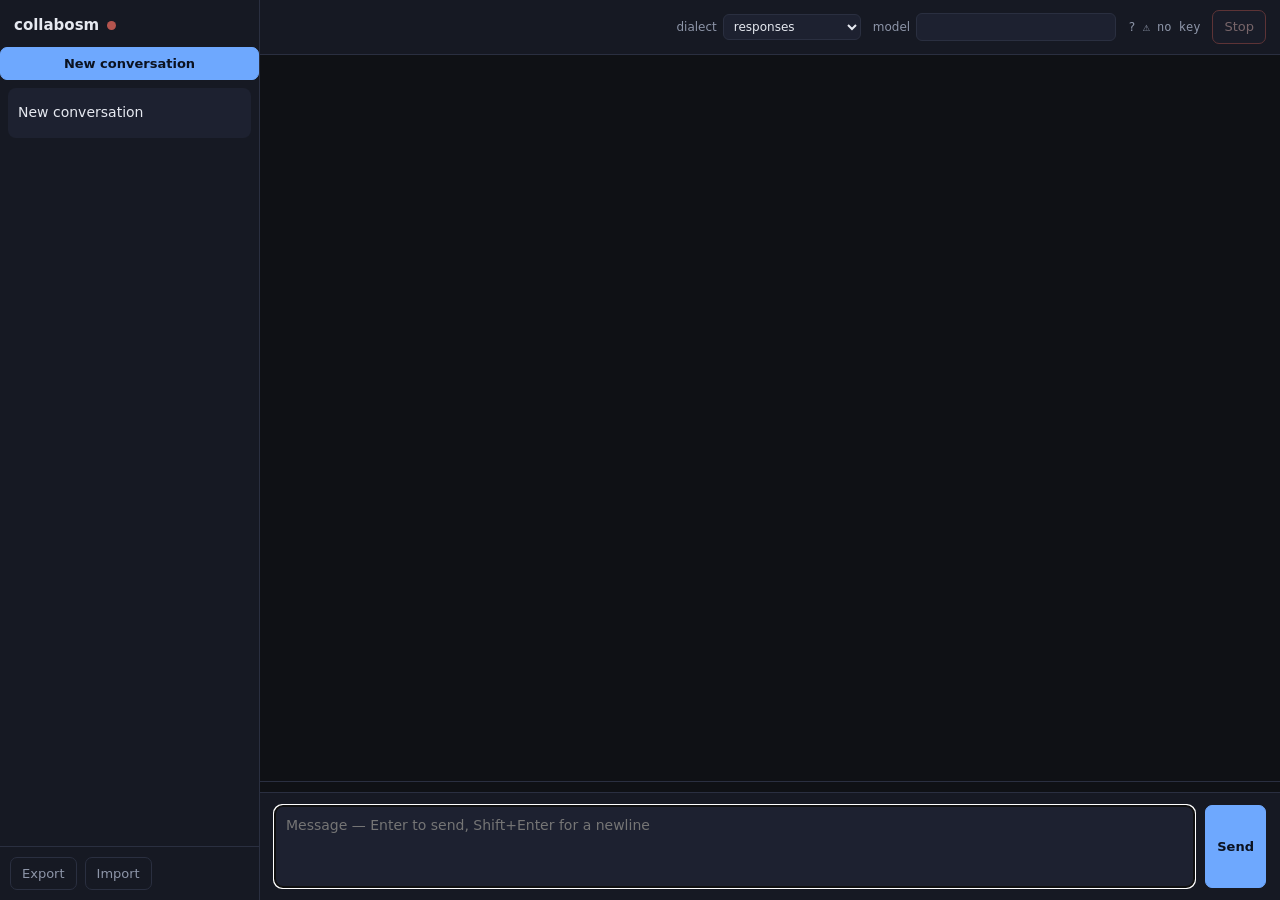
==== ui/index.html @ de85eef4 "Add the local client and the zero-build page it serves collabosm.py is stdlib-only and deliberately " ====
<!doctype html>
<html lang="en">
<head>
<meta charset="utf-8" />
<meta name="viewport" content="width=device-width, initial-scale=1" />
<title>collabosm</title>
<link rel="stylesheet" href="styles.css" />
</head>
<body>
<div id="app">
  <aside>
    <div class="brand">
      <strong>collabosm</strong>
      <span id="status" class="dot" title="checking"></span>
    </div>
    <button id="new" class="primary">New conversation</button>
    <ul id="list"></ul>
    <div class="foot">
      <button id="export" class="ghost">Export</button>
      <button id="import" class="ghost">Import</button>
      <input id="file" type="file" accept="application/json" hidden />
    </div>
  </aside>

  <main>
    <header>
      <div class="spacer"></div>
      <label>dialect
        <select id="dialect">
          <option value="responses">responses</option>
          <option value="chat">chat completions</option>
        </select>
      </label>
      <label>model
        <input id="model" spellcheck="false" />
      </label>
      <span id="endpoint" class="endpoint"></span>
      <button id="stop" class="danger" disabled>Stop</button>
    </header>

    <section id="messages"></section>
    <div id="metrics" class="metrics" title="measured by the local client while the stream passes; the API has no such field"></div>

    <footer>
      <textarea id="prompt" rows="3" placeholder="Message — Enter to send, Shift+Enter for a newline"></textarea>
      <button id="send" class="primary">Send</button>
    </footer>
  </main>
</div>
<script src="app.js"></script>
</body>
</html>
---- ui/styles.css ----
:root {
  --bg: #0f1115; --panel: #161923; --panel2: #1d2130; --line: #2a2f40;
  --fg: #e6e9f0; --dim: #8d95a8; --accent: #6ea8fe; --user: #24304a;
  --think: #1a1f2e; --danger: #b4544e; --ok: #4ea36e; --warn: #c9a227;
}
* { box-sizing: border-box; }
html, body { margin: 0; height: 100%; }
body {
  background: var(--bg); color: var(--fg);
  font: 14px/1.5 ui-sans-serif, "Segoe UI", system-ui, sans-serif;
}
#app { display: grid; grid-template-columns: 260px 1fr; height: 100vh; }

aside { background: var(--panel); border-right: 1px solid var(--line); display: flex; flex-direction: column; min-height: 0; }
.brand { display: flex; align-items: center; gap: 8px; padding: 14px 14px 10px; font-size: 15px; }
.dot { width: 9px; height: 9px; border-radius: 50%; background: var(--dim); display: inline-block; }
.dot.ok { background: var(--ok); } .dot.bad { background: var(--danger); }
#list { list-style: none; margin: 8px 0 0; padding: 0 8px; overflow: auto; flex: 1; min-height: 0; }
#list li { padding: 8px 10px; border-radius: 8px; cursor: pointer; color: var(--dim); display: flex; gap: 8px; align-items: center; }
#list li:hover { background: var(--panel2); }
#list li.active { background: var(--panel2); color: var(--fg); }
#list li span { overflow: hidden; text-overflow: ellipsis; white-space: nowrap; flex: 1; }
#list li button { opacity: 0; }
#list li:hover button { opacity: 1; }
.foot { display: flex; gap: 8px; padding: 10px; border-top: 1px solid var(--line); }

main { display: flex; flex-direction: column; min-height: 0; }
header { display: flex; gap: 12px; align-items: center; padding: 10px 14px; border-bottom: 1px solid var(--line); background: var(--panel); }
header label { color: var(--dim); display: flex; gap: 6px; align-items: center; font-size: 12px; }
header select, header input { background: var(--panel2); color: var(--fg); border: 1px solid var(--line); border-radius: 6px; padding: 4px 6px; font: inherit; font-size: 12px; }
header input { width: 200px; }
.spacer { flex: 1; }
.endpoint { color: var(--dim); font-size: 12px; font-family: ui-monospace, Consolas, monospace; max-width: 340px; overflow: hidden; text-overflow: ellipsis; white-space: nowrap; }

#messages { flex: 1; overflow: auto; padding: 18px 20px; display: flex; flex-direction: column; gap: 14px; }
.msg { max-width: 860px; width: 100%; margin: 0 auto; }
.msg .who { font-size: 11px; color: var(--dim); margin-bottom: 4px; letter-spacing: .04em; text-transform: uppercase; }
.msg .body { background: var(--panel); border: 1px solid var(--line); border-radius: 10px; padding: 10px 12px; white-space: pre-wrap; overflow-wrap: anywhere; }
.msg.user .body { background: var(--user); }
.msg.error .body { border-color: var(--danger); color: #f0c2bf; }
.msg pre { background: var(--panel2); padding: 8px 10px; border-radius: 8px; overflow: auto; }
.msg code { background: var(--panel2); padding: 1px 4px; border-radius: 4px; font-family: ui-monospace, Consolas, monospace; font-size: 12.5px; }
details.think { margin: 6px 0 8px; background: var(--think); border: 1px solid var(--line); border-radius: 8px; padding: 6px 10px; }
details.think summary { color: var(--dim); cursor: pointer; font-size: 12px; }
details.think .body { background: none; border: 0; padding: 6px 0 0; color: var(--dim); }
.usage { color: var(--dim); font-size: 11px; margin-top: 4px; font-family: ui-monospace, Consolas, monospace; }
.cursor::after { content: "▌"; color: var(--accent); animation: blink 1s steps(1) infinite; }
@keyframes blink { 50% { opacity: 0; } }

.metrics { padding: 5px 20px; color: var(--dim); border-top: 1px solid var(--line);
  font: 11.5px ui-monospace, Consolas, monospace; white-space: nowrap; overflow: hidden;
  text-overflow: ellipsis; }
footer { display: flex; gap: 10px; padding: 12px 14px; border-top: 1px solid var(--line); background: var(--panel); }
textarea { flex: 1; resize: none; background: var(--panel2); color: var(--fg); border: 1px solid var(--line); border-radius: 8px; padding: 9px 11px; font: inherit; }
button { border: 1px solid var(--line); background: var(--panel2); color: var(--fg); border-radius: 7px; padding: 6px 11px; cursor: pointer; font: inherit; font-size: 13px; }
button:hover { border-color: var(--accent); }
button.primary { background: var(--accent); color: #0b1220; border-color: var(--accent); font-weight: 600; }
button.primary:disabled, button.danger:disabled { opacity: .45; cursor: default; }
button.danger { border-color: var(--danger); color: #f0c2bf; }
button.ghost { background: transparent; color: var(--dim); }
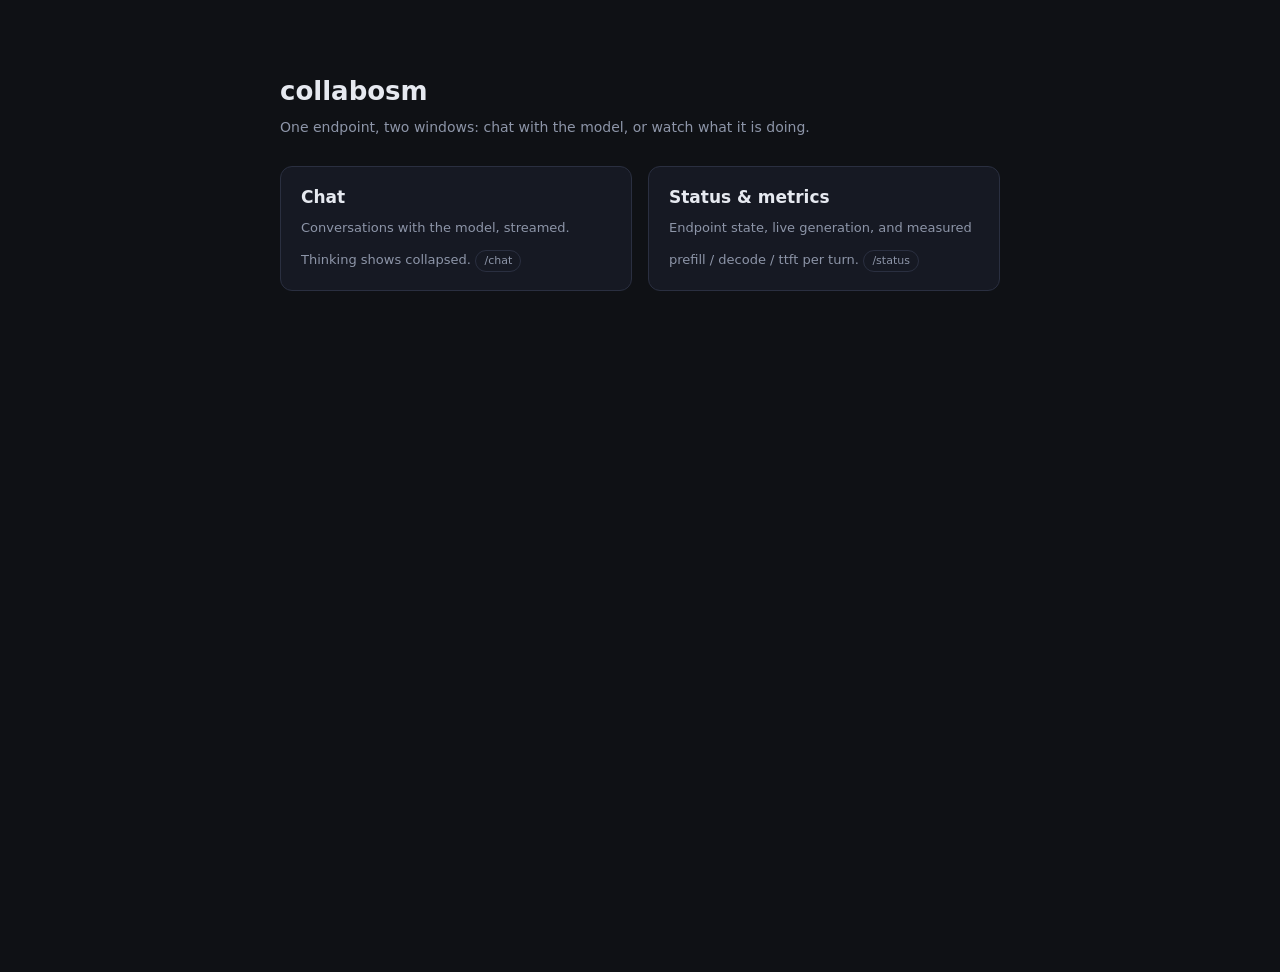
==== commit 70e28c63: "Two named windows: chat and status, opened by the launcher - /chat (title 'collabosm — chat') and /s" ====
--- a/ui/index.html
+++ b/ui/index.html
@@ -5,48 +5,36 @@
 <meta name="viewport" content="width=device-width, initial-scale=1" />
 <title>collabosm</title>
 <link rel="stylesheet" href="styles.css" />
+<style>
+  .home { max-width: 760px; margin: 8vh auto; padding: 0 20px; }
+  .home h1 { margin: 0 0 6px; font-size: 26px; }
+  .home p.sub { color: var(--dim); margin: 0 0 28px; }
+  .cards { display: grid; grid-template-columns: 1fr 1fr; gap: 16px; }
+  .card { display: block; text-decoration: none; color: var(--fg); background: var(--panel);
+          border: 1px solid var(--line); border-radius: 12px; padding: 18px 20px; }
+  .card:hover { border-color: var(--accent); }
+  .card h2 { margin: 0 0 6px; font-size: 17px; }
+  .card span { color: var(--dim); font-size: 13px; }
+  .card .tag { display: inline-block; margin-top: 12px; font-size: 11px; color: var(--dim);
+               border: 1px solid var(--line); border-radius: 999px; padding: 2px 8px; }
+</style>
 </head>
 <body>
-<div id="app">
-  <aside>
-    <div class="brand">
-      <strong>collabosm</strong>
-      <span id="status" class="dot" title="checking"></span>
-    </div>
-    <button id="new" class="primary">New conversation</button>
-    <ul id="list"></ul>
-    <div class="foot">
-      <button id="export" class="ghost">Export</button>
-      <button id="import" class="ghost">Import</button>
-      <input id="file" type="file" accept="application/json" hidden />
-    </div>
-  </aside>
-
-  <main>
-    <header>
-      <div class="spacer"></div>
-      <label>dialect
-        <select id="dialect">
-          <option value="responses">responses</option>
-          <option value="chat">chat completions</option>
-        </select>
-      </label>
-      <label>model
-        <input id="model" spellcheck="false" />
-      </label>
-      <span id="endpoint" class="endpoint"></span>
-      <button id="stop" class="danger" disabled>Stop</button>
-    </header>
-
-    <section id="messages"></section>
-    <div id="metrics" class="metrics" title="measured by the local client while the stream passes; the API has no such field"></div>
-
-    <footer>
-      <textarea id="prompt" rows="3" placeholder="Message — Enter to send, Shift+Enter for a newline"></textarea>
-      <button id="send" class="primary">Send</button>
-    </footer>
-  </main>
+<div class="home">
+  <h1>collabosm</h1>
+  <p class="sub">One endpoint, two windows: chat with the model, or watch what it is doing.</p>
+  <div class="cards">
+    <a class="card" href="chat">
+      <h2>Chat</h2>
+      <span>Conversations with the model, streamed. Thinking shows collapsed.</span>
+      <div class="tag">/chat</div>
+    </a>
+    <a class="card" href="status">
+      <h2>Status &amp; metrics</h2>
+      <span>Endpoint state, live generation, and measured prefill / decode / ttft per turn.</span>
+      <div class="tag">/status</div>
+    </a>
+  </div>
 </div>
-<script src="app.js"></script>
 </body>
 </html>
